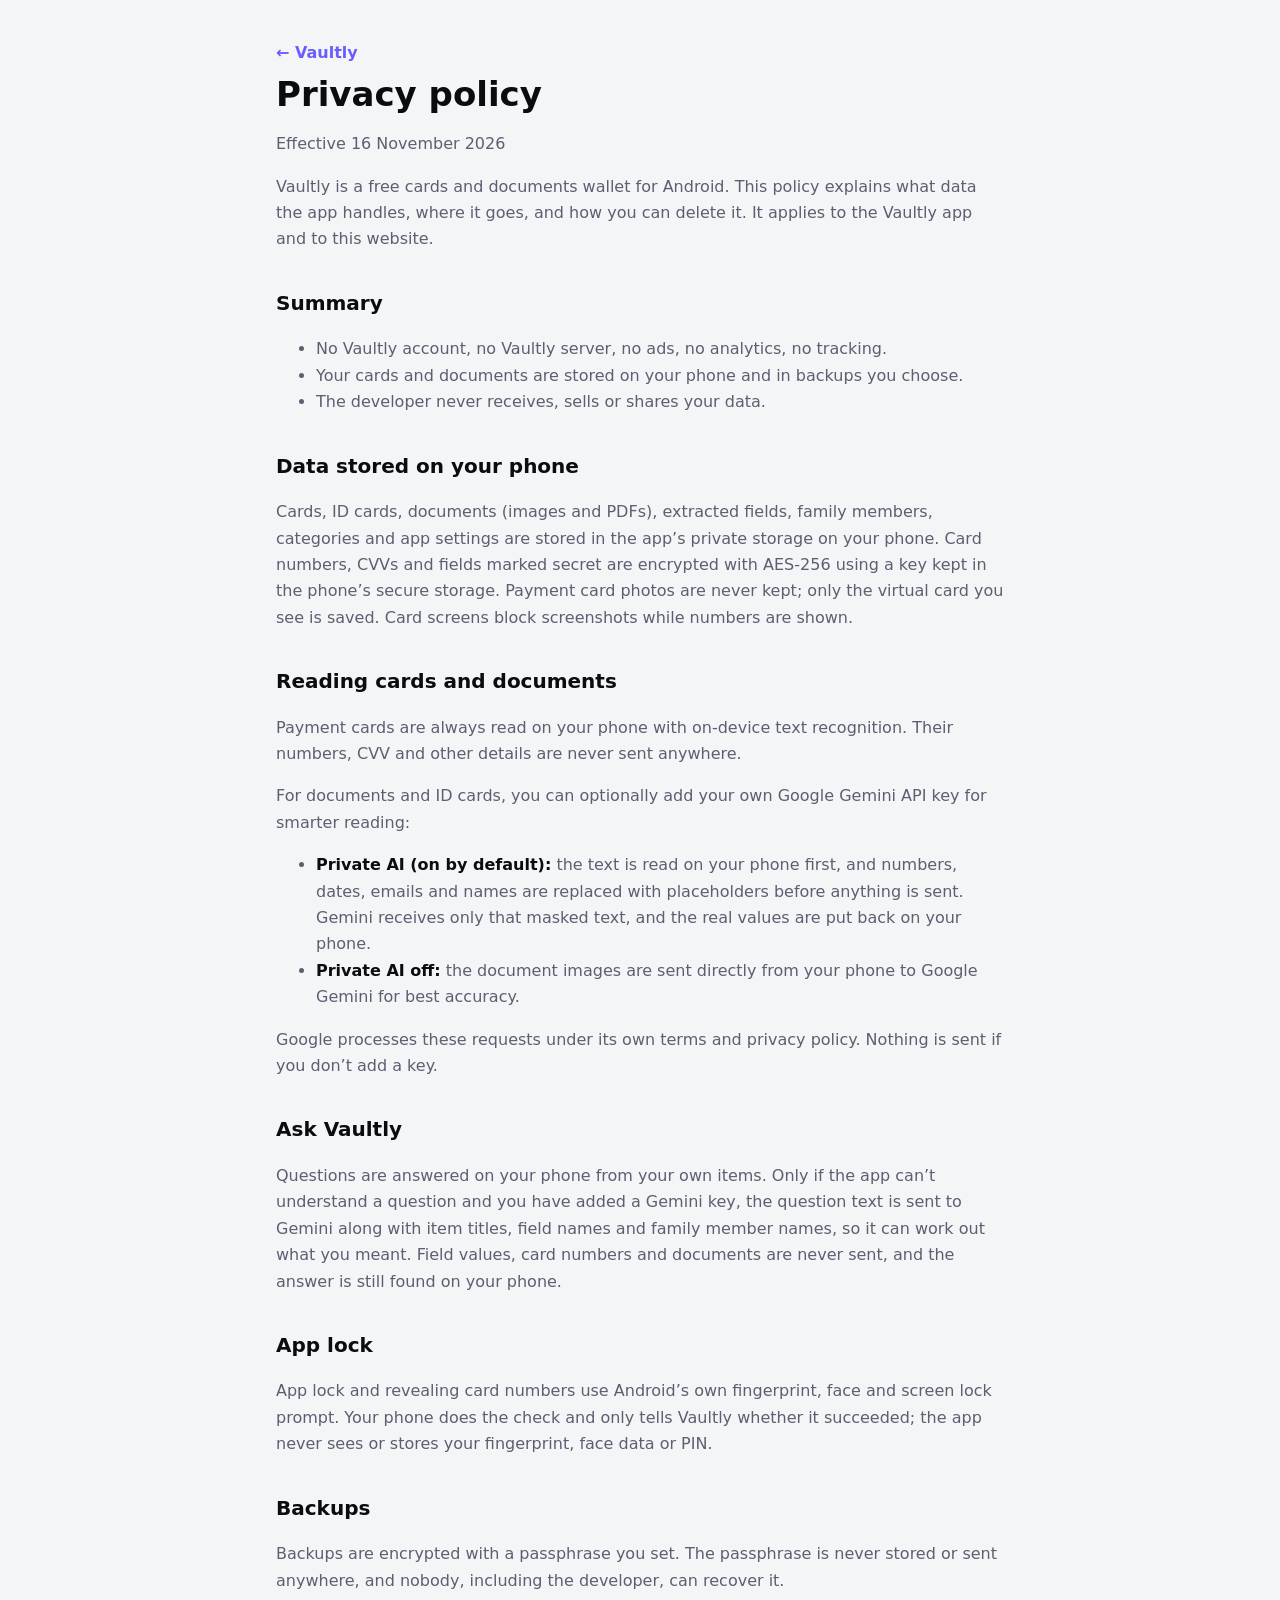
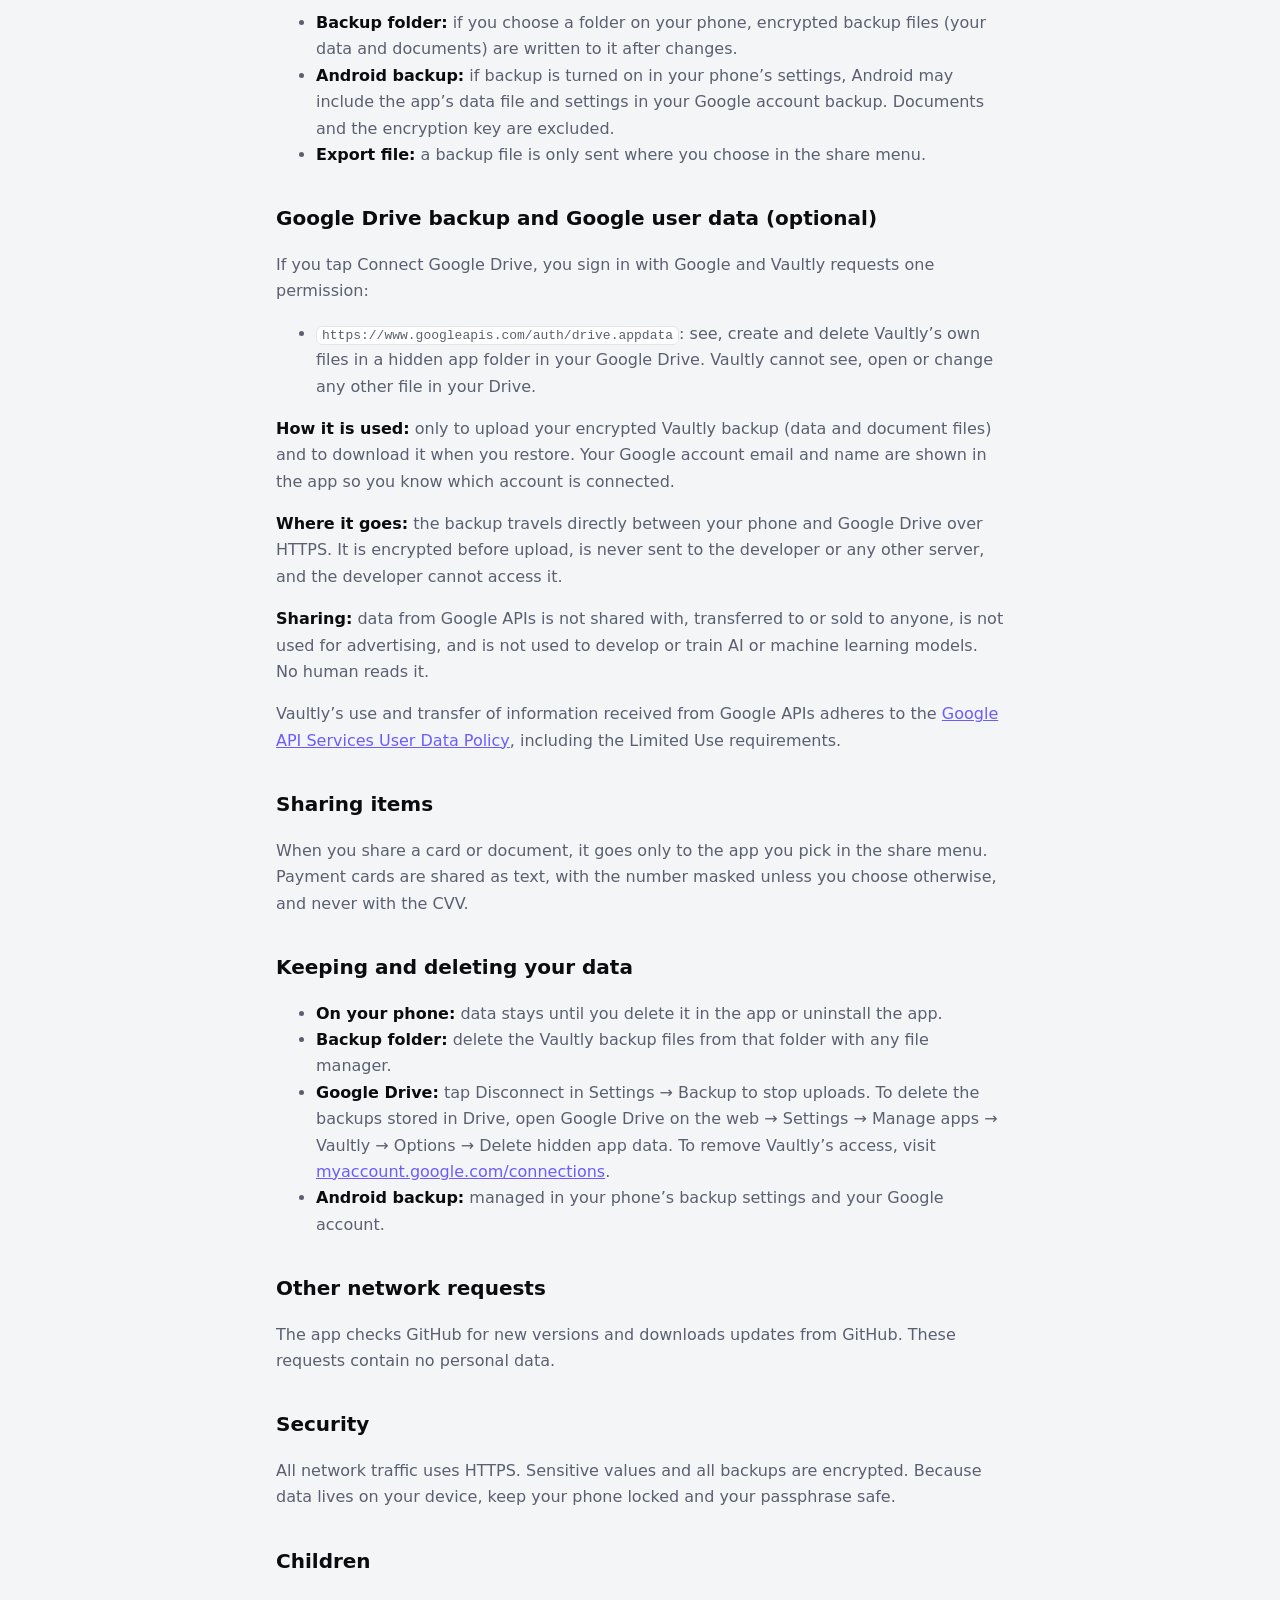
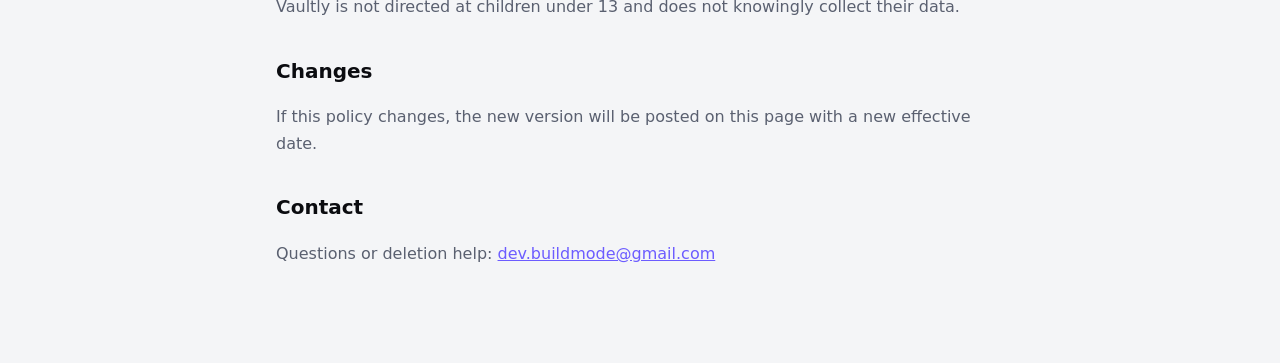
==== docs/privacy.html @ f85a821c "Website and privacy policy" ====
<!doctype html>
<html lang="en"><head><meta charset="utf-8"><meta name="viewport" content="width=device-width,initial-scale=1">
<title>Privacy policy · Vaultly</title><meta name="description" content="What Vaultly stores, what it sends, how Google Drive backup works and how to delete your data."><link rel="stylesheet" href="style.css"></head>
<body><main>
<a class="kicker" href="index.html">← Vaultly</a>
<h1>Privacy policy</h1>
<p>Effective 16 November 2026</p>
<p>Vaultly is a free cards and documents wallet for Android. This policy explains what data the app handles, where it goes, and how you can delete it. It applies to the Vaultly app and to this website.</p>

<h2>Summary</h2>
<ul>
<li>No Vaultly account, no Vaultly server, no ads, no analytics, no tracking.</li>
<li>Your cards and documents are stored on your phone and in backups you choose.</li>
<li>The developer never receives, sells or shares your data.</li>
</ul>

<h2>Data stored on your phone</h2>
<p>Cards, ID cards, documents (images and PDFs), extracted fields, family members, categories and app settings are stored in the app’s private storage on your phone. Card numbers, CVVs and fields marked secret are encrypted with AES-256 using a key kept in the phone’s secure storage. Payment card photos are never kept; only the virtual card you see is saved. Card screens block screenshots while numbers are shown.</p>

<h2>Reading cards and documents</h2>
<p>Payment cards are always read on your phone with on-device text recognition. Their numbers, CVV and other details are never sent anywhere.</p>
<p>For documents and ID cards, you can optionally add your own Google Gemini API key for smarter reading:</p>
<ul>
<li><strong>Private AI (on by default):</strong> the text is read on your phone first, and numbers, dates, emails and names are replaced with placeholders before anything is sent. Gemini receives only that masked text, and the real values are put back on your phone.</li>
<li><strong>Private AI off:</strong> the document images are sent directly from your phone to Google Gemini for best accuracy.</li>
</ul>
<p>Google processes these requests under its own terms and privacy policy. Nothing is sent if you don’t add a key.</p>

<h2>Ask Vaultly</h2>
<p>Questions are answered on your phone from your own items. Only if the app can’t understand a question and you have added a Gemini key, the question text is sent to Gemini along with item titles, field names and family member names, so it can work out what you meant. Field values, card numbers and documents are never sent, and the answer is still found on your phone.</p>

<h2>App lock</h2>
<p>App lock and revealing card numbers use Android’s own fingerprint, face and screen lock prompt. Your phone does the check and only tells Vaultly whether it succeeded; the app never sees or stores your fingerprint, face data or PIN.</p>

<h2>Backups</h2>
<p>Backups are encrypted with a passphrase you set. The passphrase is never stored or sent anywhere, and nobody, including the developer, can recover it.</p>
<ul>
<li><strong>Backup folder:</strong> if you choose a folder on your phone, encrypted backup files (your data and documents) are written to it after changes.</li>
<li><strong>Android backup:</strong> if backup is turned on in your phone’s settings, Android may include the app’s data file and settings in your Google account backup. Documents and the encryption key are excluded.</li>
<li><strong>Export file:</strong> a backup file is only sent where you choose in the share menu.</li>
</ul>

<h2>Google Drive backup and Google user data (optional)</h2>
<p>If you tap Connect Google Drive, you sign in with Google and Vaultly requests one permission:</p>
<ul>
<li><code>https://www.googleapis.com/auth/drive.appdata</code>: see, create and delete Vaultly’s own files in a hidden app folder in your Google Drive. Vaultly cannot see, open or change any other file in your Drive.</li>
</ul>
<p><strong>How it is used:</strong> only to upload your encrypted Vaultly backup (data and document files) and to download it when you restore. Your Google account email and name are shown in the app so you know which account is connected.</p>
<p><strong>Where it goes:</strong> the backup travels directly between your phone and Google Drive over HTTPS. It is encrypted before upload, is never sent to the developer or any other server, and the developer cannot access it.</p>
<p><strong>Sharing:</strong> data from Google APIs is not shared with, transferred to or sold to anyone, is not used for advertising, and is not used to develop or train AI or machine learning models. No human reads it.</p>
<p>Vaultly’s use and transfer of information received from Google APIs adheres to the <a href="https://developers.google.com/terms/api-services-user-data-policy">Google API Services User Data Policy</a>, including the Limited Use requirements.</p>

<h2>Sharing items</h2>
<p>When you share a card or document, it goes only to the app you pick in the share menu. Payment cards are shared as text, with the number masked unless you choose otherwise, and never with the CVV.</p>

<h2>Keeping and deleting your data</h2>
<ul>
<li><strong>On your phone:</strong> data stays until you delete it in the app or uninstall the app.</li>
<li><strong>Backup folder:</strong> delete the Vaultly backup files from that folder with any file manager.</li>
<li><strong>Google Drive:</strong> tap Disconnect in Settings → Backup to stop uploads. To delete the backups stored in Drive, open Google Drive on the web → Settings → Manage apps → Vaultly → Options → Delete hidden app data. To remove Vaultly’s access, visit <a href="https://myaccount.google.com/connections">myaccount.google.com/connections</a>.</li>
<li><strong>Android backup:</strong> managed in your phone’s backup settings and your Google account.</li>
</ul>

<h2>Other network requests</h2>
<p>The app checks GitHub for new versions and downloads updates from GitHub. These requests contain no personal data.</p>

<h2>Security</h2>
<p>All network traffic uses HTTPS. Sensitive values and all backups are encrypted. Because data lives on your device, keep your phone locked and your passphrase safe.</p>

<h2>Children</h2>
<p>Vaultly is not directed at children under 13 and does not knowingly collect their data.</p>

<h2>Changes</h2>
<p>If this policy changes, the new version will be posted on this page with a new effective date.</p>

<h2>Contact</h2>
<p>Questions or deletion help: <a href="mailto:dev.buildmode@gmail.com">dev.buildmode@gmail.com</a></p>
</main></body></html>
---- docs/style.css ----
:root{--bg:#F4F5F7;--card:#fff;--text:#0B0C10;--sub:#5A6070;--accent:#6C5CFF;--line:#E3E5EA}
@media (prefers-color-scheme:dark){:root{--bg:#07080B;--card:#111319;--text:#F2F3F7;--sub:#9AA0AE;--accent:#8B7CFF;--line:#22252E}}
*{box-sizing:border-box}body{margin:0;background:var(--bg);color:var(--text);font:16px/1.65 system-ui,-apple-system,"Segoe UI",Roboto,sans-serif}
main{max-width:760px;margin:0 auto;padding:40px 16px 80px}a{color:var(--accent)}h1{font-size:34px;line-height:1.2;margin:8px 0}
h2{font-size:20px;margin-top:34px}p,li{color:var(--sub)}strong{color:var(--text)}code{font-size:13px;background:var(--card);border:1px solid var(--line);padding:1px 5px;border-radius:6px;word-break:break-all}
.kicker{font-weight:700;text-decoration:none}.btn{display:inline-block;background:var(--accent);color:#fff;padding:12px 20px;border-radius:14px;text-decoration:none;font-weight:700;margin-right:10px}
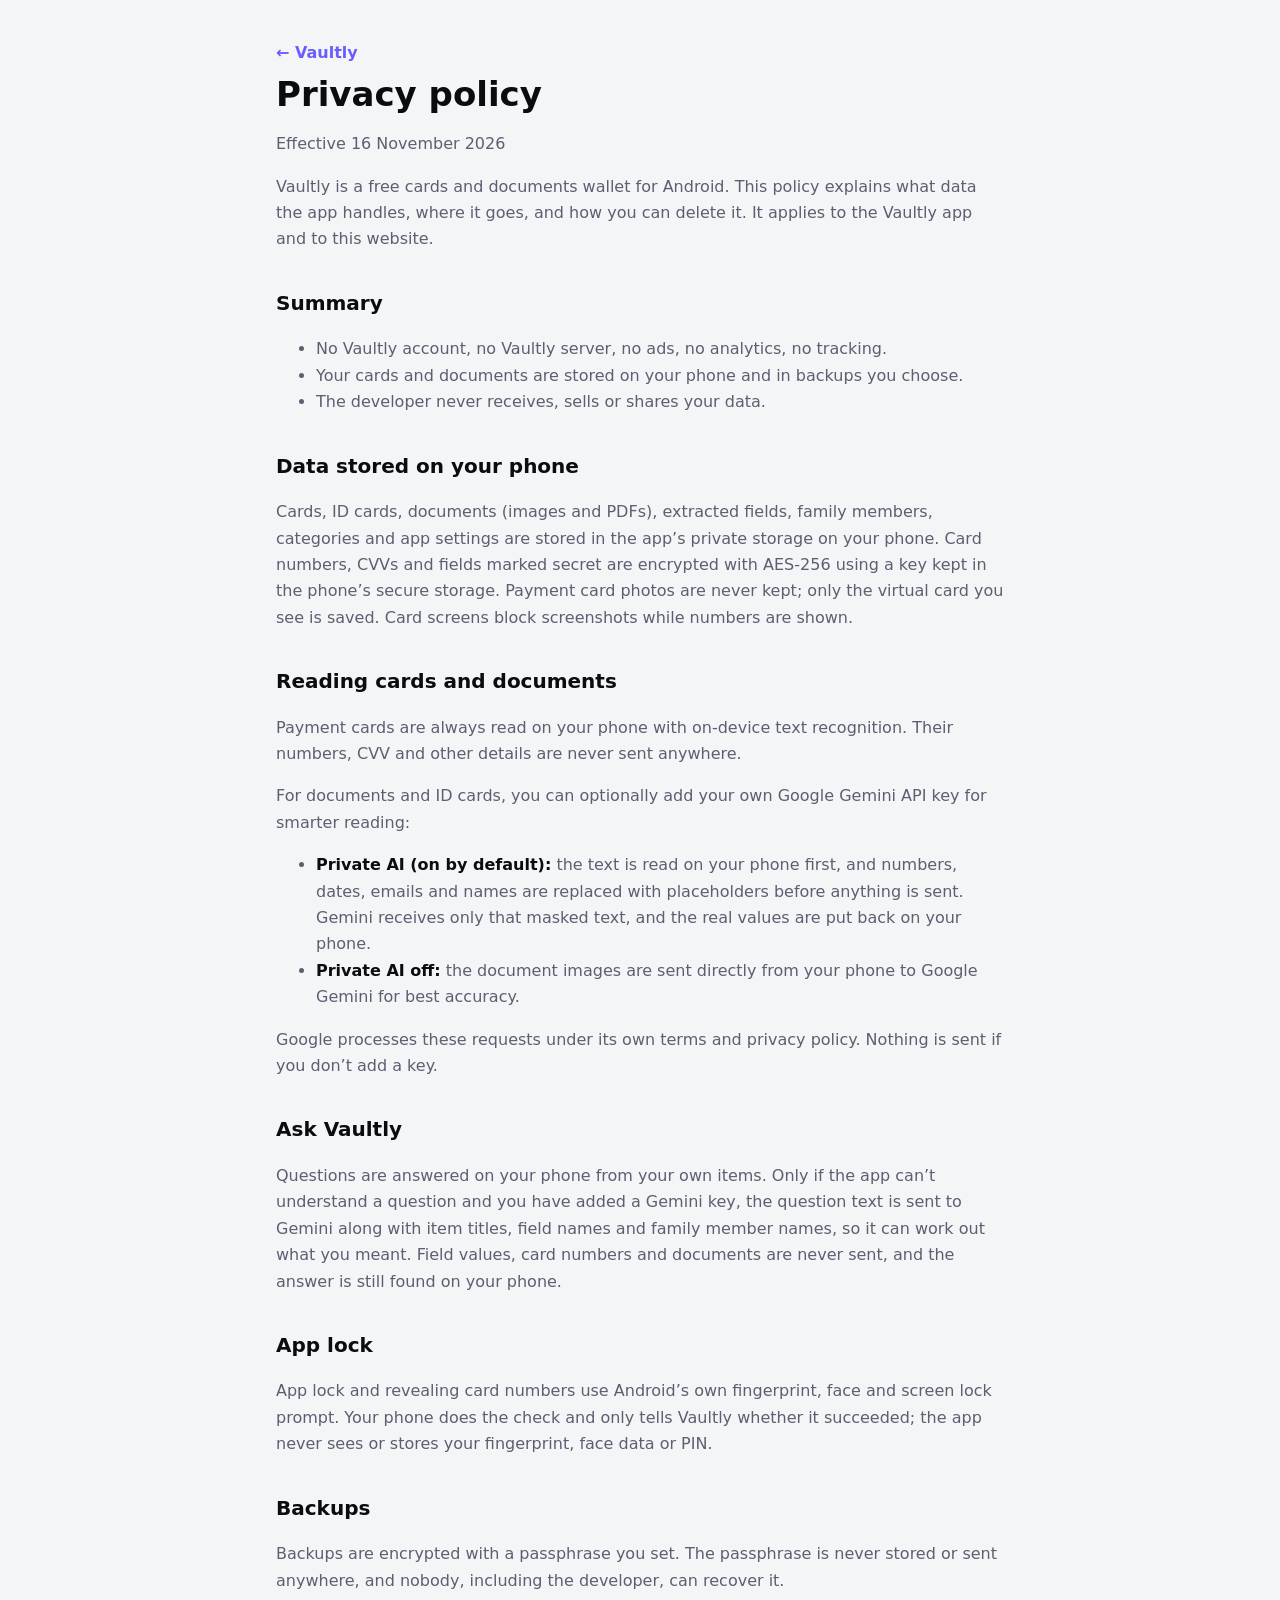
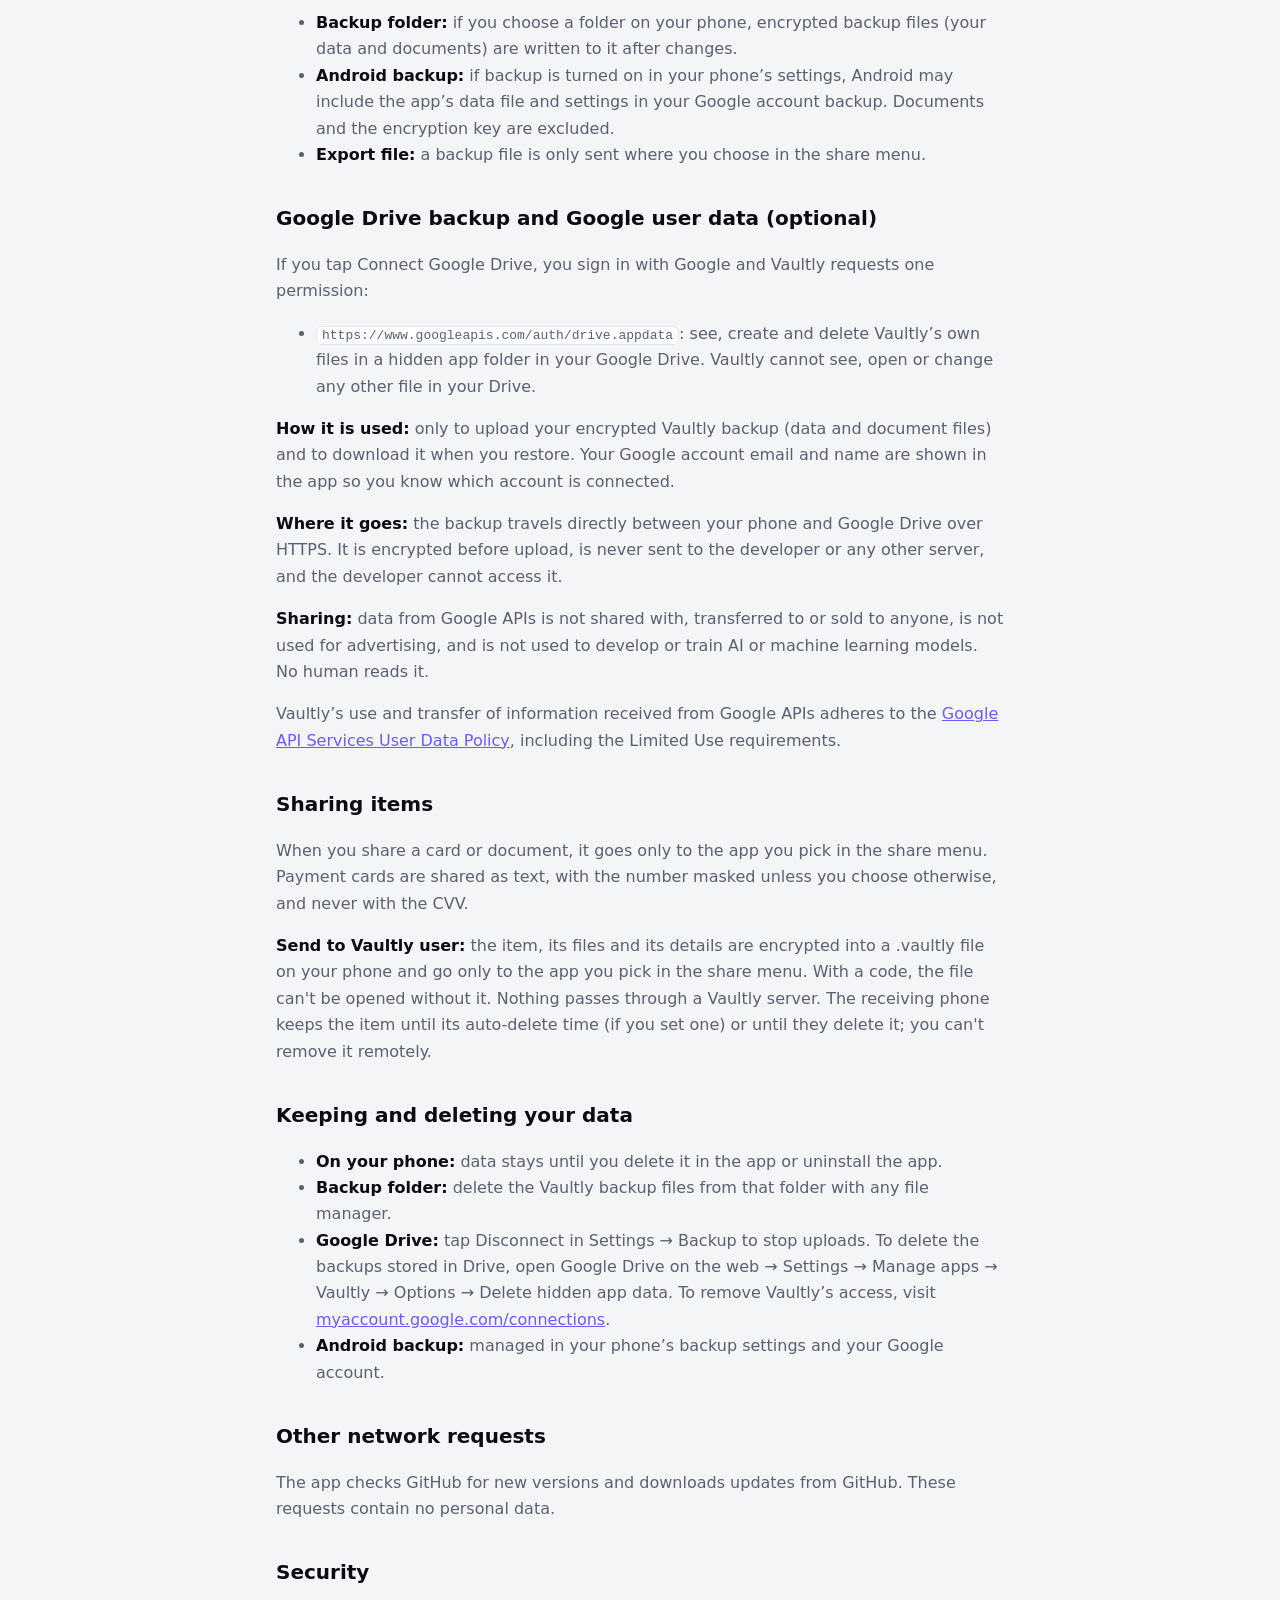
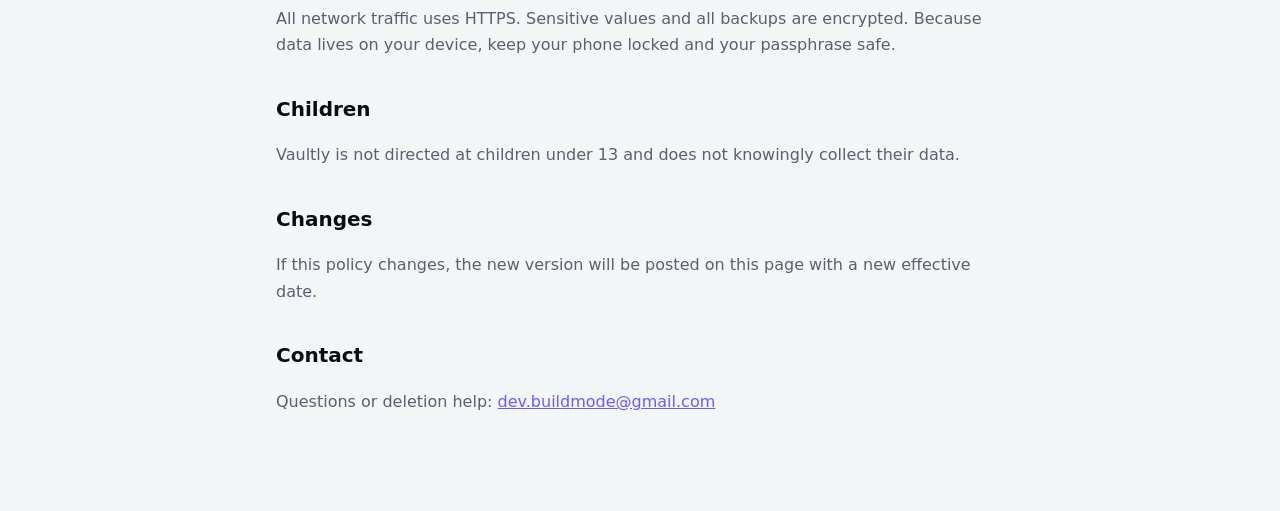
==== commit e5a44f21: "1.1.0: send to another Vaultly user, ID card preview, new screenshots" ====
--- a/docs/privacy.html
+++ b/docs/privacy.html
@@ -52,6 +52,7 @@
 
 <h2>Sharing items</h2>
 <p>When you share a card or document, it goes only to the app you pick in the share menu. Payment cards are shared as text, with the number masked unless you choose otherwise, and never with the CVV.</p>
+<p><strong>Send to Vaultly user:</strong> the item, its files and its details are encrypted into a .vaultly file on your phone and go only to the app you pick in the share menu. With a code, the file can't be opened without it. Nothing passes through a Vaultly server. The receiving phone keeps the item until its auto-delete time (if you set one) or until they delete it; you can't remove it remotely.</p>
 
 <h2>Keeping and deleting your data</h2>
 <ul>
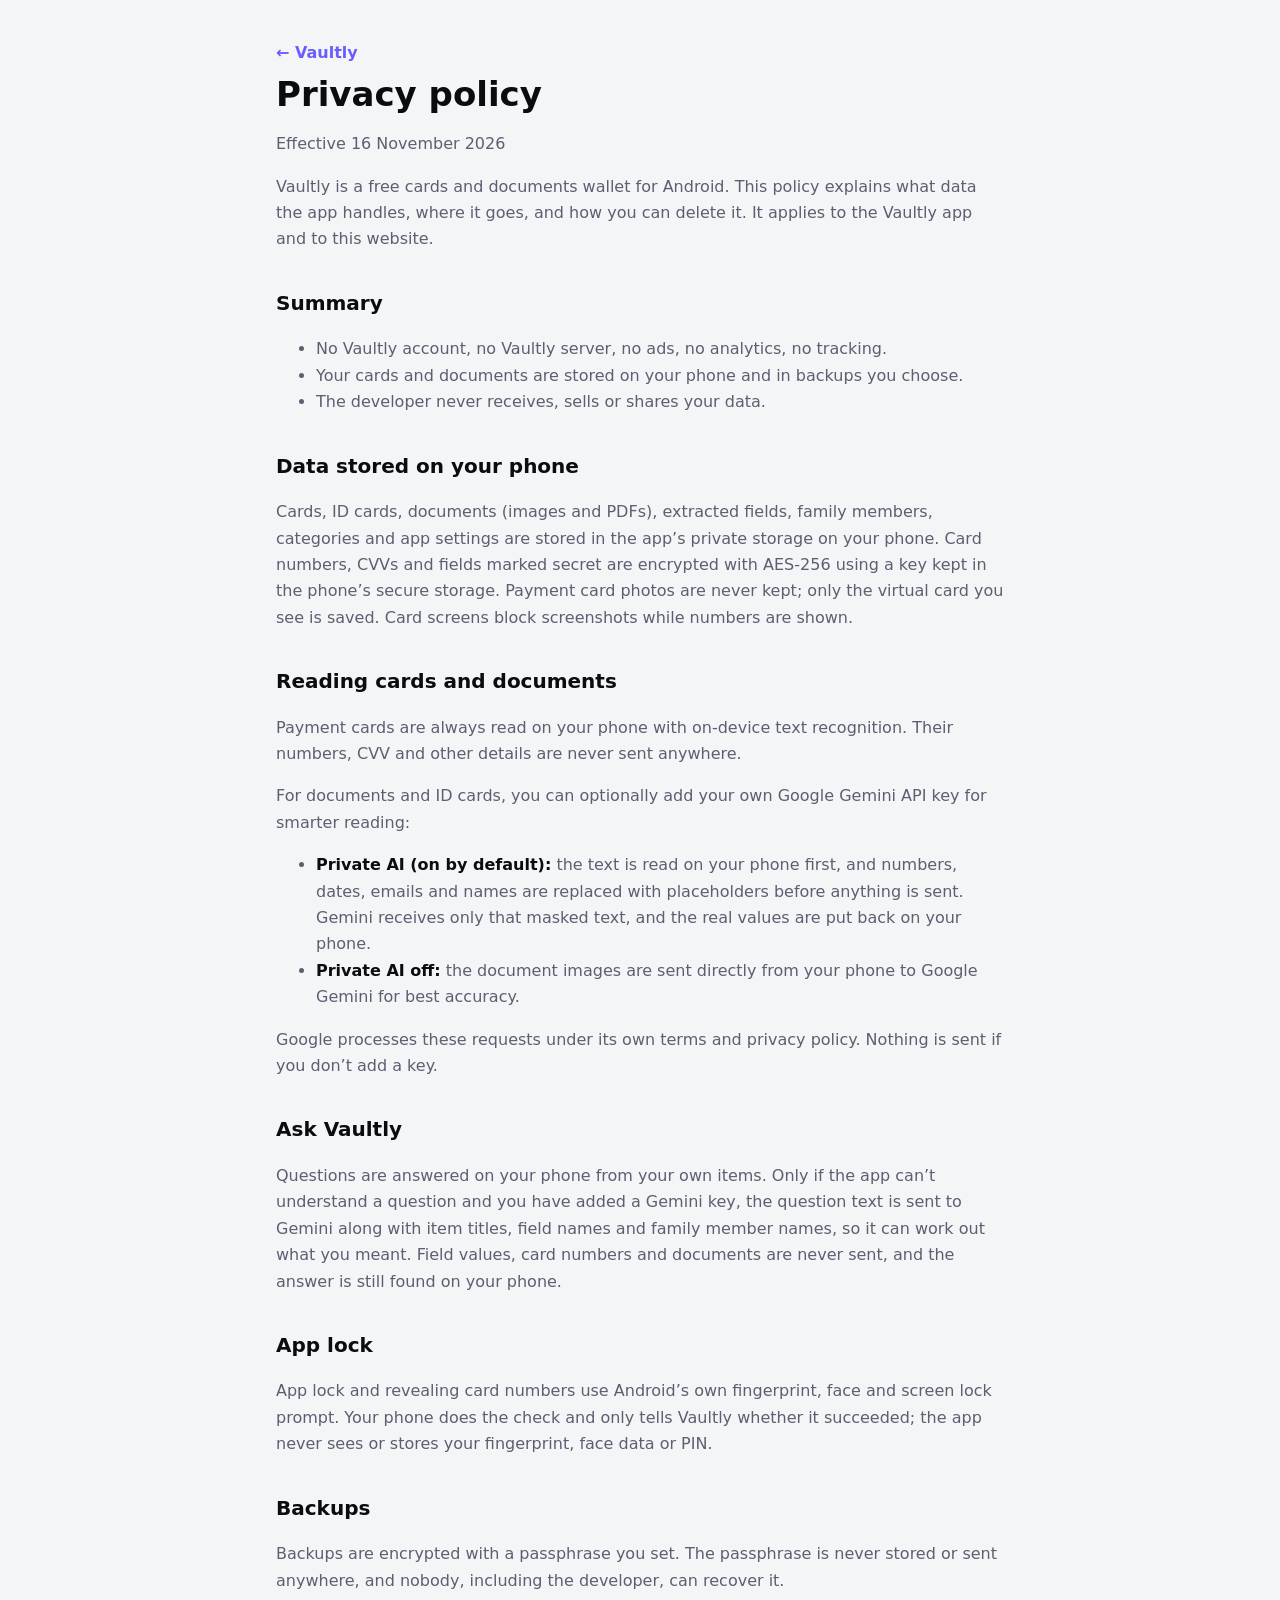
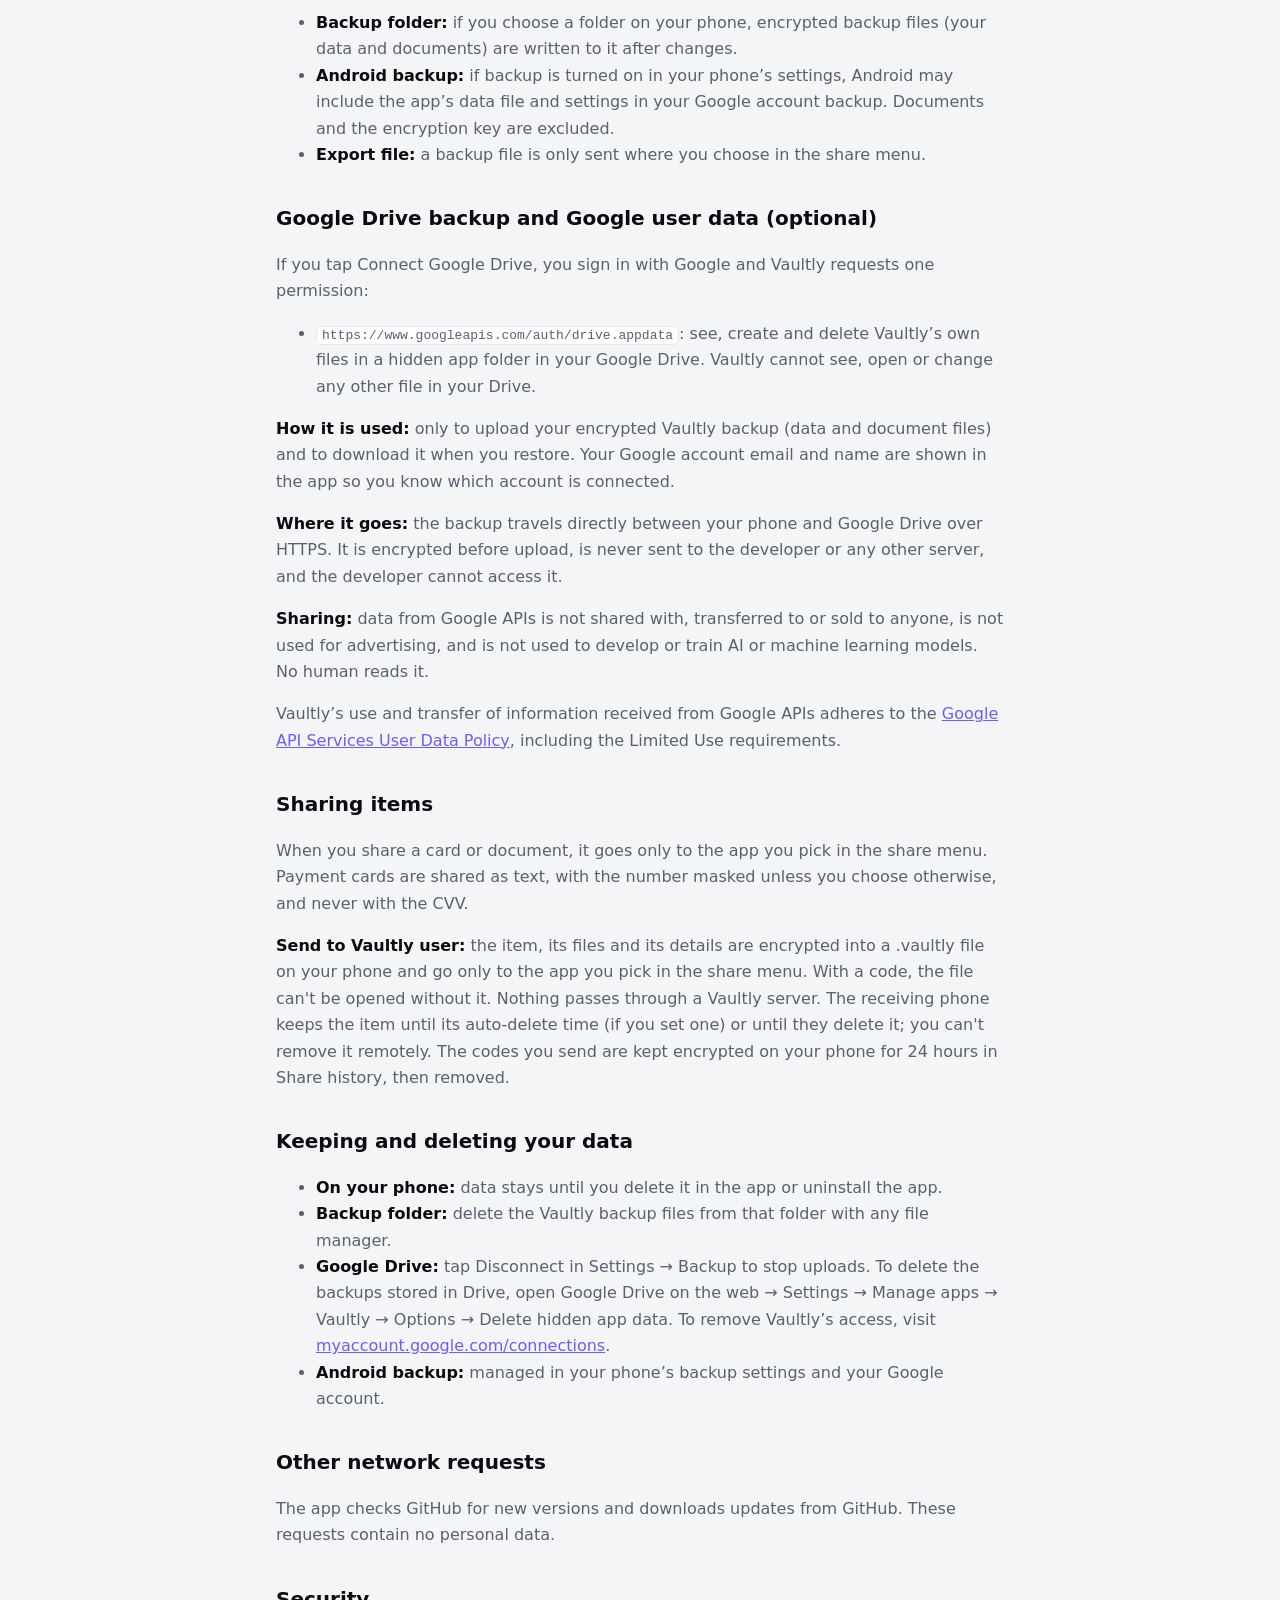
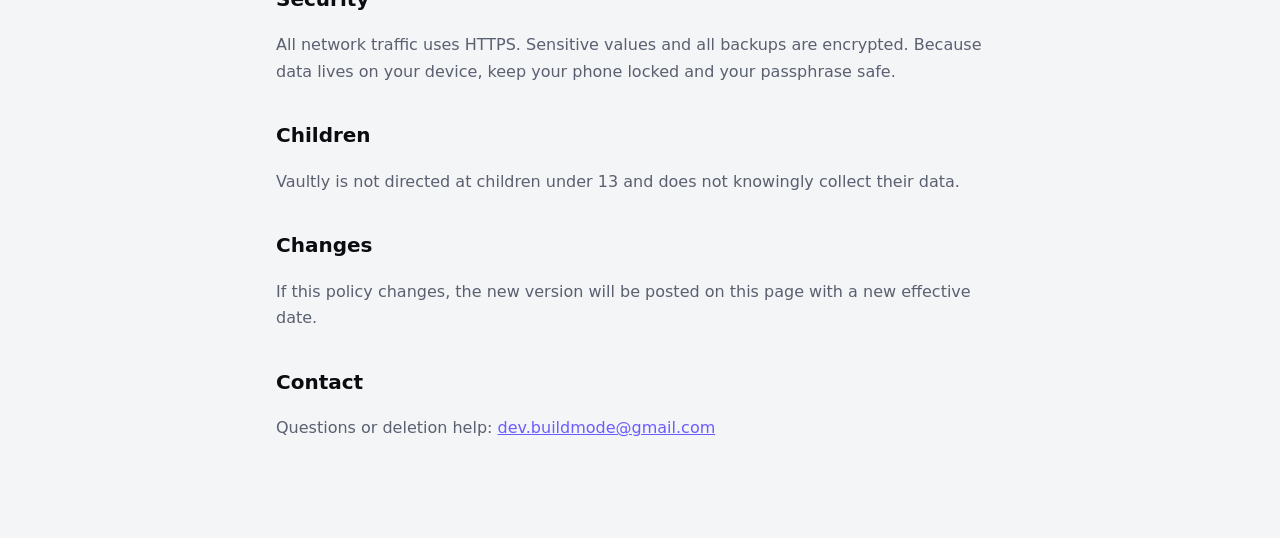
==== commit ed400575: "Privacy: share history codes" ====
--- a/docs/privacy.html
+++ b/docs/privacy.html
@@ -52,7 +52,7 @@
 
 <h2>Sharing items</h2>
 <p>When you share a card or document, it goes only to the app you pick in the share menu. Payment cards are shared as text, with the number masked unless you choose otherwise, and never with the CVV.</p>
-<p><strong>Send to Vaultly user:</strong> the item, its files and its details are encrypted into a .vaultly file on your phone and go only to the app you pick in the share menu. With a code, the file can't be opened without it. Nothing passes through a Vaultly server. The receiving phone keeps the item until its auto-delete time (if you set one) or until they delete it; you can't remove it remotely.</p>
+<p><strong>Send to Vaultly user:</strong> the item, its files and its details are encrypted into a .vaultly file on your phone and go only to the app you pick in the share menu. With a code, the file can't be opened without it. Nothing passes through a Vaultly server. The receiving phone keeps the item until its auto-delete time (if you set one) or until they delete it; you can't remove it remotely. The codes you send are kept encrypted on your phone for 24 hours in Share history, then removed.</p>
 
 <h2>Keeping and deleting your data</h2>
 <ul>
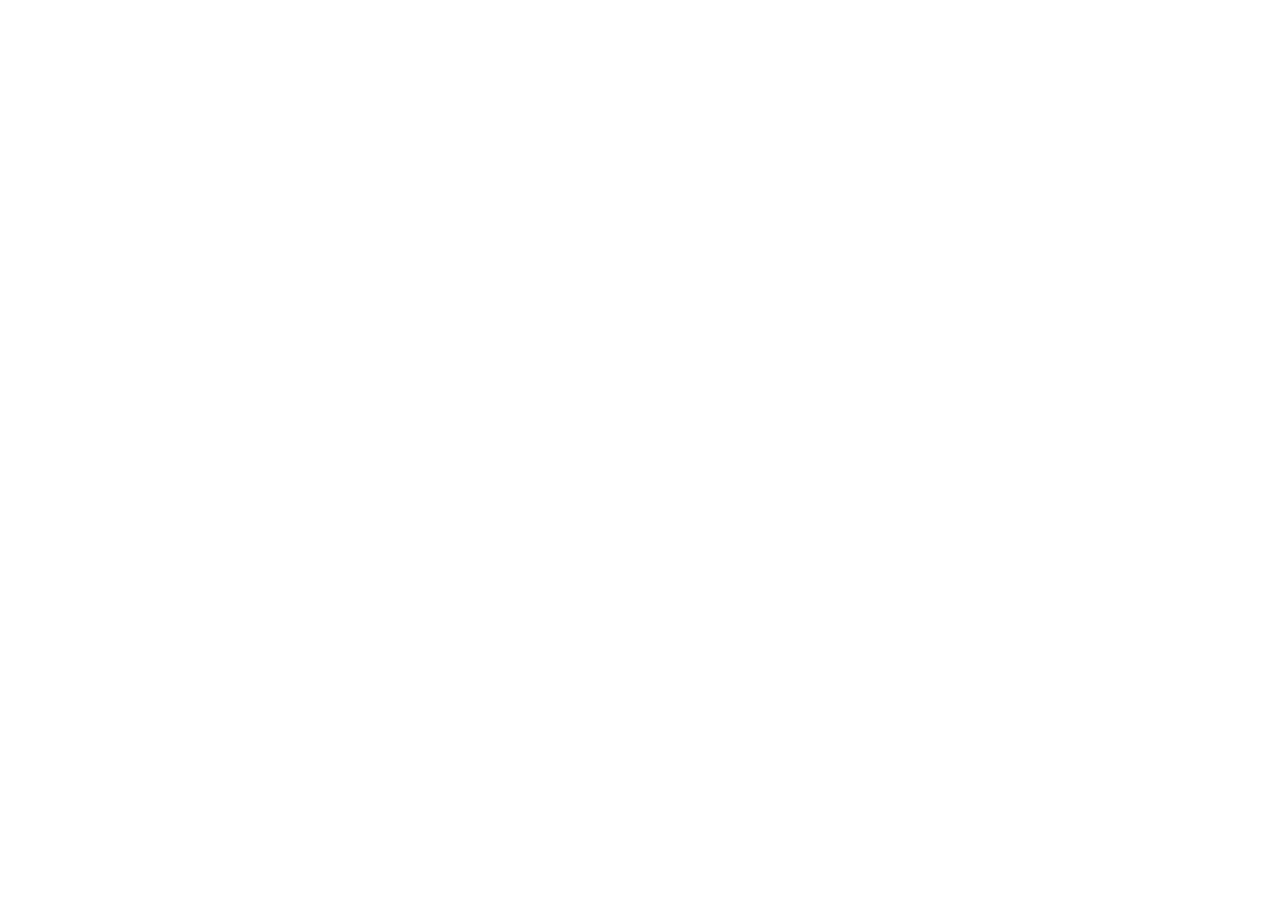
==== commit b761f1a1: "Privacy policy moved to the website" ====
--- a/docs/privacy.html
+++ b/docs/privacy.html
@@ -1,79 +1,9 @@
 <!doctype html>
 <html lang="en"><head><meta charset="utf-8"><meta name="viewport" content="width=device-width,initial-scale=1">
-<title>Privacy policy · Vaultly</title><meta name="description" content="What Vaultly stores, what it sends, how Google Drive backup works and how to delete your data."><link rel="stylesheet" href="style.css"></head>
+<title>Privacy policy · Vaultly</title>
+<link rel="canonical" href="https://getvaultly.vercel.app/privacy/">
+<meta http-equiv="refresh" content="0; url=https://getvaultly.vercel.app/privacy/">
+<link rel="stylesheet" href="style.css"></head>
 <body><main>
-<a class="kicker" href="index.html">← Vaultly</a>
-<h1>Privacy policy</h1>
-<p>Effective 16 November 2026</p>
-<p>Vaultly is a free cards and documents wallet for Android. This policy explains what data the app handles, where it goes, and how you can delete it. It applies to the Vaultly app and to this website.</p>
-
-<h2>Summary</h2>
-<ul>
-<li>No Vaultly account, no Vaultly server, no ads, no analytics, no tracking.</li>
-<li>Your cards and documents are stored on your phone and in backups you choose.</li>
-<li>The developer never receives, sells or shares your data.</li>
-</ul>
-
-<h2>Data stored on your phone</h2>
-<p>Cards, ID cards, documents (images and PDFs), extracted fields, family members, categories and app settings are stored in the app’s private storage on your phone. Card numbers, CVVs and fields marked secret are encrypted with AES-256 using a key kept in the phone’s secure storage. Payment card photos are never kept; only the virtual card you see is saved. Card screens block screenshots while numbers are shown.</p>
-
-<h2>Reading cards and documents</h2>
-<p>Payment cards are always read on your phone with on-device text recognition. Their numbers, CVV and other details are never sent anywhere.</p>
-<p>For documents and ID cards, you can optionally add your own Google Gemini API key for smarter reading:</p>
-<ul>
-<li><strong>Private AI (on by default):</strong> the text is read on your phone first, and numbers, dates, emails and names are replaced with placeholders before anything is sent. Gemini receives only that masked text, and the real values are put back on your phone.</li>
-<li><strong>Private AI off:</strong> the document images are sent directly from your phone to Google Gemini for best accuracy.</li>
-</ul>
-<p>Google processes these requests under its own terms and privacy policy. Nothing is sent if you don’t add a key.</p>
-
-<h2>Ask Vaultly</h2>
-<p>Questions are answered on your phone from your own items. Only if the app can’t understand a question and you have added a Gemini key, the question text is sent to Gemini along with item titles, field names and family member names, so it can work out what you meant. Field values, card numbers and documents are never sent, and the answer is still found on your phone.</p>
-
-<h2>App lock</h2>
-<p>App lock and revealing card numbers use Android’s own fingerprint, face and screen lock prompt. Your phone does the check and only tells Vaultly whether it succeeded; the app never sees or stores your fingerprint, face data or PIN.</p>
-
-<h2>Backups</h2>
-<p>Backups are encrypted with a passphrase you set. The passphrase is never stored or sent anywhere, and nobody, including the developer, can recover it.</p>
-<ul>
-<li><strong>Backup folder:</strong> if you choose a folder on your phone, encrypted backup files (your data and documents) are written to it after changes.</li>
-<li><strong>Android backup:</strong> if backup is turned on in your phone’s settings, Android may include the app’s data file and settings in your Google account backup. Documents and the encryption key are excluded.</li>
-<li><strong>Export file:</strong> a backup file is only sent where you choose in the share menu.</li>
-</ul>
-
-<h2>Google Drive backup and Google user data (optional)</h2>
-<p>If you tap Connect Google Drive, you sign in with Google and Vaultly requests one permission:</p>
-<ul>
-<li><code>https://www.googleapis.com/auth/drive.appdata</code>: see, create and delete Vaultly’s own files in a hidden app folder in your Google Drive. Vaultly cannot see, open or change any other file in your Drive.</li>
-</ul>
-<p><strong>How it is used:</strong> only to upload your encrypted Vaultly backup (data and document files) and to download it when you restore. Your Google account email and name are shown in the app so you know which account is connected.</p>
-<p><strong>Where it goes:</strong> the backup travels directly between your phone and Google Drive over HTTPS. It is encrypted before upload, is never sent to the developer or any other server, and the developer cannot access it.</p>
-<p><strong>Sharing:</strong> data from Google APIs is not shared with, transferred to or sold to anyone, is not used for advertising, and is not used to develop or train AI or machine learning models. No human reads it.</p>
-<p>Vaultly’s use and transfer of information received from Google APIs adheres to the <a href="https://developers.google.com/terms/api-services-user-data-policy">Google API Services User Data Policy</a>, including the Limited Use requirements.</p>
-
-<h2>Sharing items</h2>
-<p>When you share a card or document, it goes only to the app you pick in the share menu. Payment cards are shared as text, with the number masked unless you choose otherwise, and never with the CVV.</p>
-<p><strong>Send to Vaultly user:</strong> the item, its files and its details are encrypted into a .vaultly file on your phone and go only to the app you pick in the share menu. With a code, the file can't be opened without it. Nothing passes through a Vaultly server. The receiving phone keeps the item until its auto-delete time (if you set one) or until they delete it; you can't remove it remotely. The codes you send are kept encrypted on your phone for 24 hours in Share history, then removed.</p>
-
-<h2>Keeping and deleting your data</h2>
-<ul>
-<li><strong>On your phone:</strong> data stays until you delete it in the app or uninstall the app.</li>
-<li><strong>Backup folder:</strong> delete the Vaultly backup files from that folder with any file manager.</li>
-<li><strong>Google Drive:</strong> tap Disconnect in Settings → Backup to stop uploads. To delete the backups stored in Drive, open Google Drive on the web → Settings → Manage apps → Vaultly → Options → Delete hidden app data. To remove Vaultly’s access, visit <a href="https://myaccount.google.com/connections">myaccount.google.com/connections</a>.</li>
-<li><strong>Android backup:</strong> managed in your phone’s backup settings and your Google account.</li>
-</ul>
-
-<h2>Other network requests</h2>
-<p>The app checks GitHub for new versions and downloads updates from GitHub. These requests contain no personal data.</p>
-
-<h2>Security</h2>
-<p>All network traffic uses HTTPS. Sensitive values and all backups are encrypted. Because data lives on your device, keep your phone locked and your passphrase safe.</p>
-
-<h2>Children</h2>
-<p>Vaultly is not directed at children under 13 and does not knowingly collect their data.</p>
-
-<h2>Changes</h2>
-<p>If this policy changes, the new version will be posted on this page with a new effective date.</p>
-
-<h2>Contact</h2>
-<p>Questions or deletion help: <a href="mailto:dev.buildmode@gmail.com">dev.buildmode@gmail.com</a></p>
+<p>The privacy policy has moved to <a href="https://getvaultly.vercel.app/privacy/">getvaultly.vercel.app/privacy</a>.</p>
 </main></body></html>
